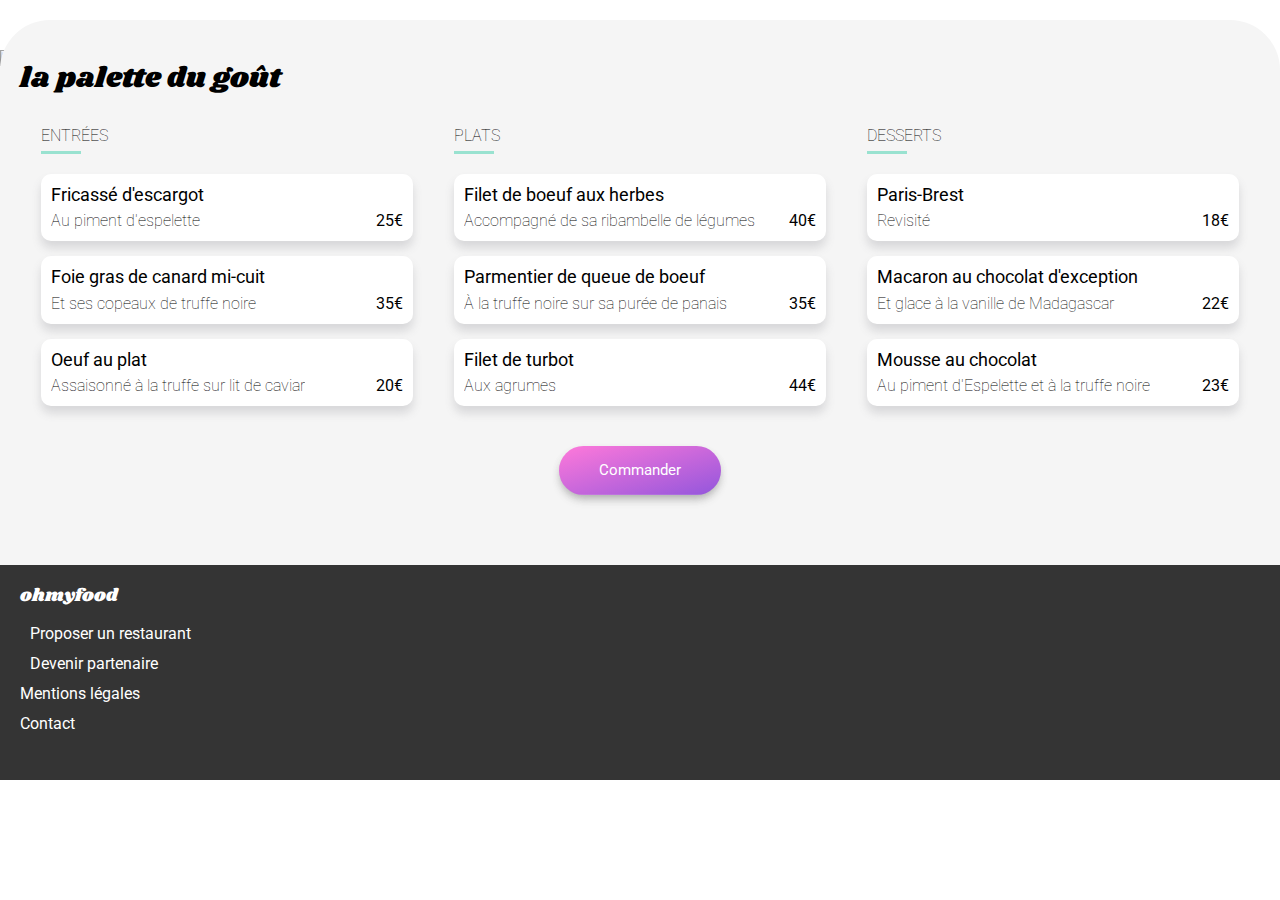
==== pages/pagemenu1.html @ 4b814422 "Site responsive" ====
<!DOCTYPE html>
<html lang="fr">

<head>
  <title></title>
  <meta charset="utf-8" />
  <meta name="viewport" content="width=device-width, initial-scale=1">
  <link rel="stylesheet" type="text/css" href="../css/style.css">
  <link rel="preconnect" href="https://fonts.googleapis.com">
  <link rel="preconnect" href="https://fonts.gstatic.com" crossorigin>
  <link href="https://fonts.googleapis.com/css2?family=Roboto:wght@100;400;700&family=Shrikhand&display=swap"
    rel="stylesheet">
  <script src="https://kit.fontawesome.com/dd8148daed.js" crossorigin="anonymous"></script>
</head>

<body>
  <div class=container-header>
    <header class="header">
      <a href="../index.html" class="header__logo">
        <span class="header__icon"><i class="fas fa-arrow-left"></i></span>
        <img class="header__logo"
          src="/Users/morganecharreteur/Documents/Dev_Openclassrooms/Openclassrooms-Project3/images/logo/ohmyfood@2x.svg"
          alt="Logo-ohmyfood-black">
      </a>
    </header>
  </div>
  <section class="menu">
    <img class="menu__image"
      src="/Users/morganecharreteur/Documents/Dev_Openclassrooms/Openclassrooms-Project3/images/restaurants/jay-wennington-N_Y88TWmGwA-unsplash.jpg"
      alt="La-palette-du-gout">
    <div class="menu__content">
      <div class="menu__restaurant-title">
        <div class="menu__restaurant-name">
          la palette du goût
        </div>
        <span class="menu__like"><i class="fas fa-heart"></i></span>
      </div>
      <div class="menu__part">
        <div class="menu__part-bloc">
          <div class="menu__part-title">ENTRÉES</div>
          <div class="menu__cards">
            <div class="menu__card">
              <div class="menu__card-container">
                <div class="menu__card-text">
                  <div class="menu__card-title">Fricassé d'escargot</div>
                  <div class="menu__card-subtitle">Au piment d'espelette</div>
                </div>
                <div class="menu__card-price">25€</div>
              </div>
              <div class="menu__card-animation">
                <span class="menu__icon"><i class="fas fa-circle-check"></i></span>
              </div>
            </div>
            <div class="menu__card">
              <div class="menu__card-container">
                <div class="menu__card-text">
                  <div class="menu__card-title">Foie gras de canard mi-cuit</div>
                  <div class="menu__card-subtitle">Et ses copeaux de truffe noire</div>
                </div>
                <div class="menu__card-price">35€</div>
              </div>
              <div class="menu__card-animation">
                <span class="menu__icon"><i class="fas fa-circle-check"></i></span>
              </div>
            </div>
            <div class="menu__card">
              <div class="menu__card-container">
                <div class="menu__card-text">
                  <div class="menu__card-title">Oeuf au plat</div>
                  <div class="menu__card-subtitle">Assaisonné à la truffe sur lit de caviar</div>
                </div>
                <div class="menu__card-price">20€</div>
              </div>
              <div class="menu__card-animation">
                <span class="menu__icon"><i class="fas fa-circle-check"></i></span>
              </div>
            </div>
          </div>
        </div>
        <div class="menu__part-bloc">
          <div class="menu__part-title">PLATS</div>
          <div class="menu__cards">
            <div class="menu__card">
              <div class="menu__card-container">
                <div class="menu__card-text">
                  <div class="menu__card-title">Filet de boeuf aux herbes</div>
                  <div class="menu__card-subtitle">Accompagné de sa ribambelle de légumes</div>
                </div>
                <div class="menu__card-price">40€</div>
              </div>
              <div class="menu__card-animation">
                <span class="menu__icon"><i class="fas fa-circle-check"></i></span>
              </div>
            </div>
            <div class="menu__card">
              <div class="menu__card-container">
                <div class="menu__card-text">
                  <div class="menu__card-title">Parmentier de queue de boeuf</div>
                  <div class="menu__card-subtitle">À la truffe noire sur sa purée de panais</div>
                </div>
                <div class="menu__card-price">35€</div>
              </div>
              <div class="menu__card-animation">
                <span class="menu__icon"><i class="fas fa-circle-check"></i></span>
              </div>
            </div>
            <div class="menu__card">
              <div class="menu__card-container">
                <div class="menu__card-text">
                  <div class="menu__card-title">Filet de turbot</div>
                  <div class="menu__card-subtitle">Aux agrumes</div>
                </div>
                <div class="menu__card-price">44€</div>
              </div>
              <div class="menu__card-animation">
                <span class="menu__icon"><i class="fas fa-circle-check"></i></span>
              </div>
            </div>
          </div>
        </div>
        <div class="menu__part-bloc">
          <div class="menu__part-title">DESSERTS</div>
          <div class="menu__cards">
            <div class="menu__card">
              <div class="menu__card-container">
                <div class="menu__card-text">
                  <div class="menu__card-title">Paris-Brest</div>
                  <div class="menu__card-subtitle">Revisité</div>
                </div>
                <div class="menu__card-price">18€</div>
              </div>
              <div class="menu__card-animation">
                <span class="menu__icon"><i class="fas fa-circle-check"></i></span>
              </div>
            </div>
            <div class="menu__card">
              <div class="menu__card-container">
                <div class="menu__card-text">
                  <div class="menu__card-title">Macaron au chocolat d'exception</div>
                  <div class="menu__card-subtitle">Et glace à la vanille de Madagascar</div>
                </div>
                <div class="menu__card-price">22€</div>
              </div>
              <div class="menu__card-animation">
                <span class="menu__icon"><i class="fas fa-circle-check"></i></span>
              </div>
            </div>

            <div class="menu__card">
              <div class="menu__card-container">
                <div class="menu__card-text">
                  <div class="menu__card-title">Mousse au chocolat</div>
                  <div class="menu__card-subtitle">Au piment d'Espelette et à la truffe noire</div>
                </div>
                <div class="menu__card-price">23€</div>
              </div>
              <div class="menu__card-animation">
                <span class="menu__icon"><i class="fas fa-circle-check"></i></span>
              </div>
            </div>
          </div>
        </div>
      </div>
      <div class="menu__bloc-button">
        <button class="menu__button button_gradient" type="button">Commander</button>
      </div>
    </div>
  </section>
  <footer>
    <div class="footer">
      <div class="footer__logo">ohmyfood</div>
      <ul class="footer__list">
        <li class="footer__list-inline-item"> <span class="footer__icon"><i class="fas fa-utensils"></i></span><a
            href="#">Proposer
            un restaurant</a></li>
        <li class="footer__list-inline-item"><span class="footer__icon"><i class="fas fa-hands-helping"></i></span><a
            href="#">Devenir
            partenaire</a></li>
        <li class="footer__list-inline-item"><a href="#">Mentions légales</a></li>
        <li class="footer__list-inline-item"><a href="mailto:morganecharreteur@gmail.com">Contact</a></li>
      </ul>
    </div>
    </div>
  </footer>
</body>
---- css/style.css ----
.fonctioning, .restaurant, .menu__content {
  padding: 40px 20px 70px 20px;
}

.fonctioning__card--active__icon, .fonctioning__icon {
  margin-right: 20px;
  display: -webkit-box;
  display: -ms-flexbox;
  display: flex;
  font-size: 18px;
}

.fonctioning__card--active__icon .fas, .fonctioning__icon .fas {
  width: 20px;
}

.restaurant__like, .menu__like {
  font-size: 22px;
}

.menu__card-title, .menu__card-subtitle {
  overflow: hidden;
  text-overflow: ellipsis;
}

* {
  -webkit-box-sizing: border-box;
          box-sizing: border-box;
  line-height: 1.25;
}

body {
  color: black;
  margin: 0;
  font-weight: 100;
  font-size: 16px;
}

body,
input,
button {
  font-family: "Roboto", sans-serif;
}

.header-container {
  text-align: center;
}

a {
  text-decoration: none;
  color: inherit;
}

h1,
h2 {
  margin: 0;
}

h2 {
  font-size: 18px;
}

.container {
  -webkit-animation: fadeInAnimation ease 1s;
          animation: fadeInAnimation ease 1s;
  -webkit-animation-iteration-count: 1;
          animation-iteration-count: 1;
  -webkit-animation-fill-mode: backwards;
          animation-fill-mode: backwards;
  -webkit-animation-delay: 2000ms;
          animation-delay: 2000ms;
  background-color: white;
}

@-webkit-keyframes fadeInAnimation {
  0% {
    opacity: 0;
  }
  100% {
    opacity: 1;
  }
}

@keyframes fadeInAnimation {
  0% {
    opacity: 0;
  }
  100% {
    opacity: 1;
  }
}

.header {
  padding: 20px 0px 10px 0px;
  display: -webkit-box;
  display: -ms-flexbox;
  display: flex;
  -webkit-box-pack: center;
      -ms-flex-pack: center;
          justify-content: center;
  -webkit-box-align: center;
      -ms-flex-align: center;
          align-items: center;
}

.header__icon {
  position: absolute;
  left: 20px;
  font-size: 20px;
  color: #5f5f5f;
}

.footer {
  padding: 20px 0px 20px 20px;
  background-color: #343434;
  color: white;
}

.footer__logo {
  font-family: "Shrikhand", sans-serif;
  font-size: 18px;
}

.footer__list {
  padding: 0;
}

.footer__list-inline-item {
  list-style: none;
  font-weight: 400;
  padding-bottom: 10px;
}

.footer__icon {
  padding-right: 10px;
  font-size: 10px;
}

.footer__icon .fas {
  width: 10px;
}

.button_gradient {
  font-weight: 400;
  color: white;
  padding: 15px 20px 15px 20px;
  border: none;
  border-radius: 50px;
  background-image: -webkit-gradient(linear, right bottom, left top, from(#9356dc), to(#ff79da));
  background-image: linear-gradient(to left top, #9356dc, #ff79da);
  background-position: left;
  font-size: 15px;
  -webkit-box-shadow: rgba(83, 83, 83, 0.29) 0px 6px 10px -2px, rgba(83, 83, 83, 0.29) 0px 4px 10px -3px;
          box-shadow: rgba(83, 83, 83, 0.29) 0px 6px 10px -2px, rgba(83, 83, 83, 0.29) 0px 4px 10px -3px;
  -webkit-transition: background-image 300ms ease-in;
  transition: background-image 300ms ease-in;
}

.button_gradient:hover {
  background-image: -webkit-gradient(linear, right bottom, left top, from(#a16be0), to(#ff93e1));
  background-image: linear-gradient(to left top, #a16be0, #ff93e1);
  -webkit-box-shadow: rgba(83, 83, 83, 0.29) 0px 6px 10px -2px, rgba(83, 83, 83, 0.29) 0px 4px 20px -3px;
          box-shadow: rgba(83, 83, 83, 0.29) 0px 6px 10px -2px, rgba(83, 83, 83, 0.29) 0px 4px 20px -3px;
  cursor: pointer;
}

.fa-heart {
  cursor: pointer;
  width: 24px;
  height: 48px;
  text-align: center;
  background-image: -webkit-gradient(linear, left top, left bottom, from(#9356dc), to(#ff79da));
  background-image: linear-gradient(to bottom, #9356dc, #ff79da);
  background-position: bottom;
  background-size: 24px 24px;
  background-repeat: no-repeat;
  background-clip: text;
  -webkit-background-clip: text;
  -webkit-text-fill-color: transparent;
  -webkit-text-stroke-width: 1px;
  -webkit-text-stroke-color: black;
  transition: background-position 600ms ease-in-out, -webkit-text-stroke-color 600ms ease-in-out;
}

.fa-heart:hover {
  -webkit-text-stroke-color: transparent;
  background-position: top;
}

@-webkit-keyframes spinner {
  0% {
    -webkit-transform: translate3d(-50%, -50%, 0) rotate(0deg);
            transform: translate3d(-50%, -50%, 0) rotate(0deg);
  }
  100% {
    -webkit-transform: translate3d(-50%, -50%, 0) rotate(360deg);
            transform: translate3d(-50%, -50%, 0) rotate(360deg);
  }
}

@keyframes spinner {
  0% {
    -webkit-transform: translate3d(-50%, -50%, 0) rotate(0deg);
            transform: translate3d(-50%, -50%, 0) rotate(0deg);
  }
  100% {
    -webkit-transform: translate3d(-50%, -50%, 0) rotate(360deg);
            transform: translate3d(-50%, -50%, 0) rotate(360deg);
  }
}

.loader {
  z-index: -5;
  position: absolute;
  display: -webkit-box;
  display: -ms-flexbox;
  display: flex;
  -webkit-box-pack: center;
      -ms-flex-pack: center;
          justify-content: center;
  -webkit-box-align: center;
      -ms-flex-align: center;
          align-items: center;
  -webkit-box-orient: vertical;
  -webkit-box-direction: normal;
      -ms-flex-direction: column;
          flex-direction: column;
  -ms-flex-wrap: nowrap;
      flex-wrap: nowrap;
  width: 100%;
  height: 100vh;
}

.loader__circle::before {
  -webkit-animation: 2s linear infinite spinner;
          animation: 2s linear infinite spinner;
  -webkit-animation-play-state: inherit;
          animation-play-state: inherit;
  border: solid 10px whitesmoke;
  border-bottom-color: #9356dc;
  border-radius: 50%;
  content: "";
  -webkit-transform: translate3d(-50%, -50%, 0);
          transform: translate3d(-50%, -50%, 0);
  will-change: transform;
  width: 120px;
  height: 120px;
  margin-top: 120px;
  margin-left: 120px;
  display: block;
}

.location {
  display: -webkit-box;
  display: -ms-flexbox;
  display: flex;
  -webkit-box-pack: center;
      -ms-flex-pack: center;
          justify-content: center;
  font-weight: 400;
  background-color: #e6e6e6;
  color: #444444;
  padding: 15px 0px 15px 0px;
  -webkit-box-shadow: inset 0 5px 5px -5px rgba(83, 83, 83, 0.39);
          box-shadow: inset 0 5px 5px -5px rgba(83, 83, 83, 0.39);
}

.location__icon {
  padding-right: 15px;
}

.business {
  padding: 40px;
  background-color: whitesmoke;
}

.business__byline {
  margin: 10px 0;
}

.business__button {
  margin: 10px;
}

.fonctioning__heading {
  padding-bottom: 20px;
}

.fonctioning__cards {
  display: -webkit-box;
  display: -ms-flexbox;
  display: flex;
  -webkit-box-orient: vertical;
  -webkit-box-direction: normal;
      -ms-flex-direction: column;
          flex-direction: column;
  -webkit-box-pack: center;
      -ms-flex-pack: center;
          justify-content: center;
  gap: 20px;
  font-weight: 400;
}

.fonctioning__card {
  padding: 20px 0px 20px 0px;
  display: -webkit-box;
  display: -ms-flexbox;
  display: flex;
  -webkit-box-orient: horizontal;
  -webkit-box-direction: normal;
      -ms-flex-direction: row;
          flex-direction: row;
  -webkit-box-pack: start;
      -ms-flex-pack: start;
          justify-content: flex-start;
  -webkit-box-align: center;
      -ms-flex-align: center;
          align-items: center;
  background-color: whitesmoke;
  border-radius: 20px;
  position: relative;
  left: 10px;
  -webkit-box-shadow: rgba(83, 83, 83, 0.02) 0px 6px 20px 10px, rgba(83, 83, 83, 0.29) 0px 4px 10px -2px;
          box-shadow: rgba(83, 83, 83, 0.02) 0px 6px 20px 10px, rgba(83, 83, 83, 0.29) 0px 4px 10px -2px;
}

.fonctioning__card--active {
  background-color: #f2eafb;
}

.fonctioning__card--active__icon {
  color: #9356dc;
}

.fonctioning__number {
  background-color: #9356dc;
  color: white;
  border-radius: 50%;
  margin-right: 15px;
  font-size: 13px;
  width: 22px;
  height: 22px;
  text-align: center;
  padding-top: 4px;
  position: relative;
  right: 10px;
}

.fonctioning__icon {
  color: #5f5f5f;
}

.restaurant {
  background-color: whitesmoke;
}

.restaurant__heading {
  padding-bottom: 20px;
}

.restaurant__cards {
  gap: 20px;
  display: -webkit-box;
  display: -ms-flexbox;
  display: flex;
  -webkit-box-orient: vertical;
  -webkit-box-direction: normal;
      -ms-flex-direction: column;
          flex-direction: column;
  -webkit-box-pack: align-items;
      -ms-flex-pack: align-items;
          justify-content: align-items;
}

.restaurant__card {
  background-color: #fff;
  border-radius: 20px;
  overflow: hidden;
  display: -webkit-box;
  display: -ms-flexbox;
  display: flex;
  -webkit-box-orient: vertical;
  -webkit-box-direction: normal;
      -ms-flex-direction: column;
          flex-direction: column;
  -webkit-box-shadow: 0 4px 10px 0 rgba(97, 97, 97, 0.1), 0 4px 10px 0 rgba(97, 97, 97, 0.1);
          box-shadow: 0 4px 10px 0 rgba(97, 97, 97, 0.1), 0 4px 10px 0 rgba(97, 97, 97, 0.1);
}

.restaurant__imagetag {
  position: relative;
  overflow: auto;
}

.restaurant__image {
  height: 150px;
  width: 100%;
  -o-object-fit: cover;
     object-fit: cover;
  -o-object-position: center;
     object-position: center;
}

.restaurant__tag {
  background-color: #99e2d0;
  padding: 5px 10px 5px 10px;
  position: absolute;
  top: 10%;
  right: 5%;
  font-weight: 400;
  font-size: 13px;
  border-radius: 2px;
  color: #278870;
}

.restaurant__text-like {
  display: -webkit-box;
  display: -ms-flexbox;
  display: flex;
  -webkit-box-pack: justify;
      -ms-flex-pack: justify;
          justify-content: space-between;
  padding: 10px;
}

.restaurant__like {
  padding-right: 10px;
}

@media (min-width: 768px) {
  .fonctioning__cards {
    -webkit-box-align: center;
        -ms-flex-align: center;
            align-items: center;
  }
  .fonctioning__card {
    width: 45%;
  }
  .restaurant__cards {
    -webkit-box-orient: horizontal;
    -webkit-box-direction: normal;
        -ms-flex-direction: row;
            flex-direction: row;
    -ms-flex-wrap: wrap;
        flex-wrap: wrap;
    -webkit-box-pack: space-evenly;
        -ms-flex-pack: space-evenly;
            justify-content: space-evenly;
  }
  .restaurant__card {
    width: 45%;
  }
}

.menu__image {
  height: 250px;
  width: 100%;
  -o-object-fit: cover;
     object-fit: cover;
}

.menu__content {
  display: -webkit-box;
  display: -ms-flexbox;
  display: flex;
  -webkit-box-orient: vertical;
  -webkit-box-direction: normal;
      -ms-flex-direction: column;
          flex-direction: column;
  background-color: whitesmoke;
  border-radius: 50px 50px 0 0;
  margin-top: -50px;
  position: relative;
}

.menu__restaurant-title {
  display: -webkit-box;
  display: -ms-flexbox;
  display: flex;
  -webkit-box-orient: horizontal;
  -webkit-box-direction: normal;
      -ms-flex-direction: row;
          flex-direction: row;
  -webkit-box-align: center;
      -ms-flex-align: center;
          align-items: center;
  -webkit-box-align: baseline;
      -ms-flex-align: baseline;
          align-items: baseline;
}

.menu__restaurant-name {
  font-family: "Shrikhand", sans-serif;
  font-size: 1.8em;
}

.menu__like {
  padding-left: 50px;
}

.menu__part-title {
  border-bottom: 3px solid #99e2d0;
  padding-bottom: 5px;
  width: 40px;
  padding-top: 30px;
}

.menu__cards {
  padding-top: 20px;
  display: -webkit-box;
  display: -ms-flexbox;
  display: flex;
  -webkit-box-orient: vertical;
  -webkit-box-direction: normal;
      -ms-flex-direction: column;
          flex-direction: column;
  gap: 15px;
}

.menu__card {
  cursor: pointer;
  background-color: white;
  -webkit-box-shadow: rgba(100, 100, 111, 0.2) 0px 7px 10px 0px;
          box-shadow: rgba(100, 100, 111, 0.2) 0px 7px 10px 0px;
  display: -webkit-box;
  display: -ms-flexbox;
  display: flex;
  border-radius: 10px;
  -webkit-box-pack: justify;
      -ms-flex-pack: justify;
          justify-content: space-between;
  overflow: hidden;
  -webkit-animation: fadeCard ease 1s;
          animation: fadeCard ease 1s;
  -webkit-animation-iteration-count: 1;
          animation-iteration-count: 1;
  -webkit-animation-fill-mode: backwards;
          animation-fill-mode: backwards;
}

.menu__card:nth-child(1) {
  -webkit-animation-delay: 0.2s;
          animation-delay: 0.2s;
}

.menu__card:nth-child(2) {
  -webkit-animation-delay: 0.4s;
          animation-delay: 0.4s;
}

.menu__card:nth-child(3) {
  -webkit-animation-delay: 0.6s;
          animation-delay: 0.6s;
}

.menu__card:hover .menu__card-animation {
  margin-right: 0px;
}

.menu__card:hover .menu__icon {
  -webkit-transform: rotate(0deg);
          transform: rotate(0deg);
}

.menu__card-container {
  padding: 10px 0px 10px 10px;
  -webkit-box-align: end;
      -ms-flex-align: end;
          align-items: flex-end;
  -webkit-box-pack: justify;
      -ms-flex-pack: justify;
          justify-content: space-between;
  width: 100%;
  height: 100%;
  display: -webkit-box;
  display: -ms-flexbox;
  display: flex;
  overflow: hidden;
}

.menu__card-text {
  overflow: hidden;
  text-overflow: ellipsis;
  white-space: nowrap;
  display: block;
}

.menu__card-title {
  font-weight: 400;
  font-size: 18px;
  padding-bottom: 5px;
}

.menu__card-price {
  font-weight: 400;
  padding: 0px 10px 0px 10px;
}

.menu__card-animation {
  -webkit-transition: margin 350ms ease-in-out;
  transition: margin 350ms ease-in-out;
  margin-right: -80px;
  width: 80px;
  border-radius: 0px 10px 10px 0px;
  background-color: #99e2d0;
  display: -webkit-box;
  display: -ms-flexbox;
  display: flex;
  -webkit-box-pack: center;
      -ms-flex-pack: center;
          justify-content: center;
  -webkit-box-align: center;
      -ms-flex-align: center;
          align-items: center;
}

.menu__icon {
  width: 30px;
  height: 30px;
  font-size: 25px;
  color: white;
  text-align: center;
  -webkit-transform: rotate(-240deg);
          transform: rotate(-240deg);
  -webkit-transition: -webkit-transform 300ms ease-out;
  transition: -webkit-transform 300ms ease-out;
  transition: transform 300ms ease-out;
  transition: transform 300ms ease-out, -webkit-transform 300ms ease-out;
  -webkit-transition-delay: 120ms;
          transition-delay: 120ms;
}

.menu__bloc-button {
  text-align: center;
}

.menu__button {
  margin-top: 40px;
  padding: 15px 40px 15px 40px;
}

@-webkit-keyframes fadeCard {
  0% {
    opacity: 0;
    margin-top: 15px;
  }
  100% {
    opacity: 1;
    margin-top: 0px;
  }
}

@keyframes fadeCard {
  0% {
    opacity: 0;
    margin-top: 15px;
  }
  100% {
    opacity: 1;
    margin-top: 0px;
  }
}

@media (min-width: 768px) {
  .menu__part-bloc {
    width: 30%;
  }
  .menu__part {
    display: -webkit-box;
    display: -ms-flexbox;
    display: flex;
    -ms-flex-pack: distribute;
        justify-content: space-around;
    -ms-flex-wrap: wrap;
        flex-wrap: wrap;
  }
}
/*# sourceMappingURL=style.css.map */
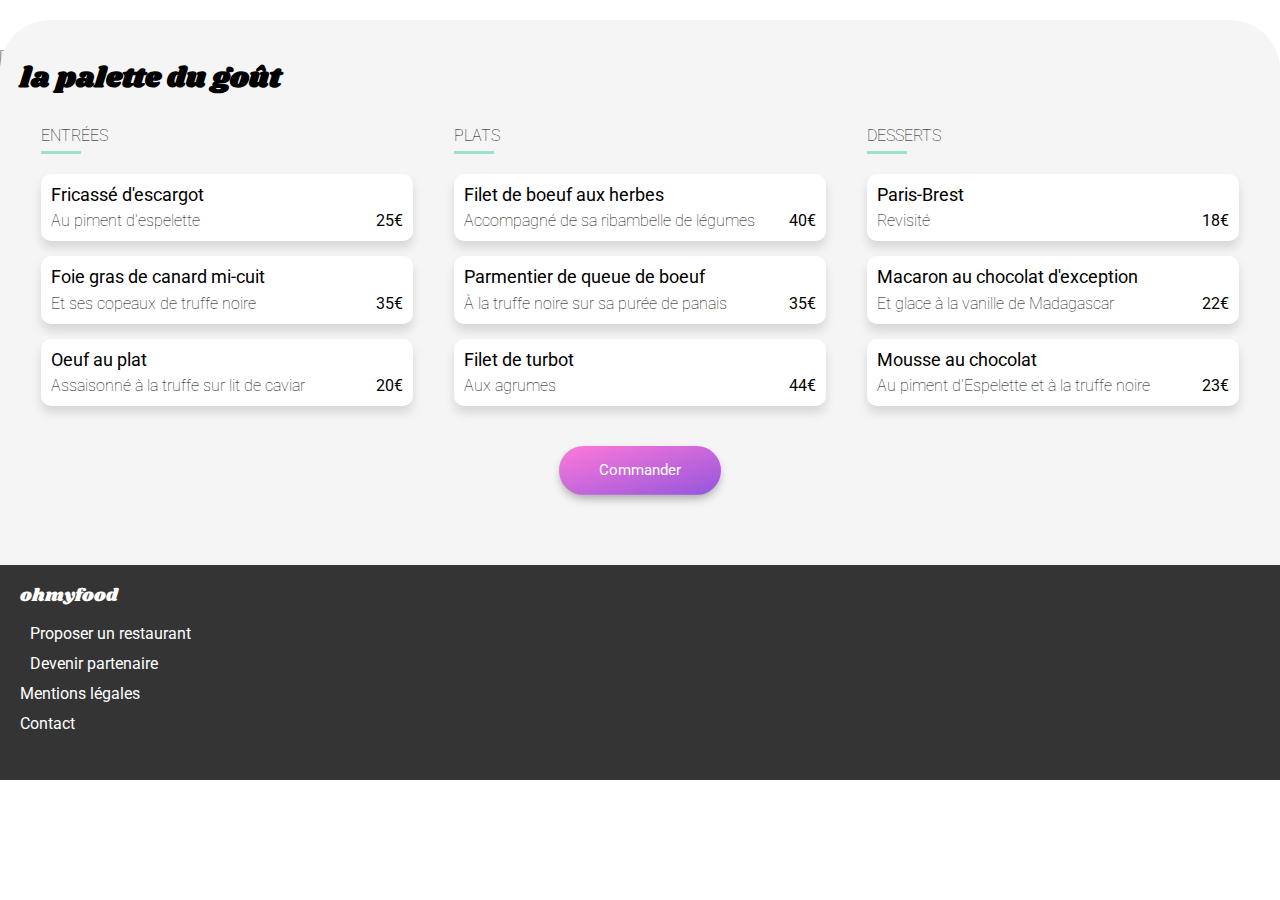
==== commit 91e4a94c: "Modification chemins img" ====
--- a/pages/pagemenu1.html
+++ b/pages/pagemenu1.html
@@ -2,7 +2,7 @@
 <html lang="fr">
 
 <head>
-  <title></title>
+  <title>Restaurant - la palette du goût</title>
   <meta charset="utf-8" />
   <meta name="viewport" content="width=device-width, initial-scale=1">
   <link rel="stylesheet" type="text/css" href="../css/style.css">
@@ -18,21 +18,18 @@
     <header class="header">
       <a href="../index.html" class="header__logo">
         <span class="header__icon"><i class="fas fa-arrow-left"></i></span>
-        <img class="header__logo"
-          src="/Users/morganecharreteur/Documents/Dev_Openclassrooms/Openclassrooms-Project3/images/logo/ohmyfood@2x.svg"
-          alt="Logo-ohmyfood-black">
+        <img class="header__logo" src="../images/logo/ohmyfood@2x.svg" alt="Logo-ohmyfood-black">
       </a>
     </header>
   </div>
   <section class="menu">
-    <img class="menu__image"
-      src="/Users/morganecharreteur/Documents/Dev_Openclassrooms/Openclassrooms-Project3/images/restaurants/jay-wennington-N_Y88TWmGwA-unsplash.jpg"
+    <img class="menu__image" src="../images/restaurants/jay-wennington-N_Y88TWmGwA-unsplash.jpg"
       alt="La-palette-du-gout">
     <div class="menu__content">
       <div class="menu__restaurant-title">
-        <div class="menu__restaurant-name">
+        <h1 class="menu__restaurant-name">
           la palette du goût
-        </div>
+        </h1>
         <span class="menu__like"><i class="fas fa-heart"></i></span>
       </div>
       <div class="menu__part">
@@ -180,6 +177,5 @@
         <li class="footer__list-inline-item"><a href="mailto:morganecharreteur@gmail.com">Contact</a></li>
       </ul>
     </div>
-    </div>
   </footer>
 </body>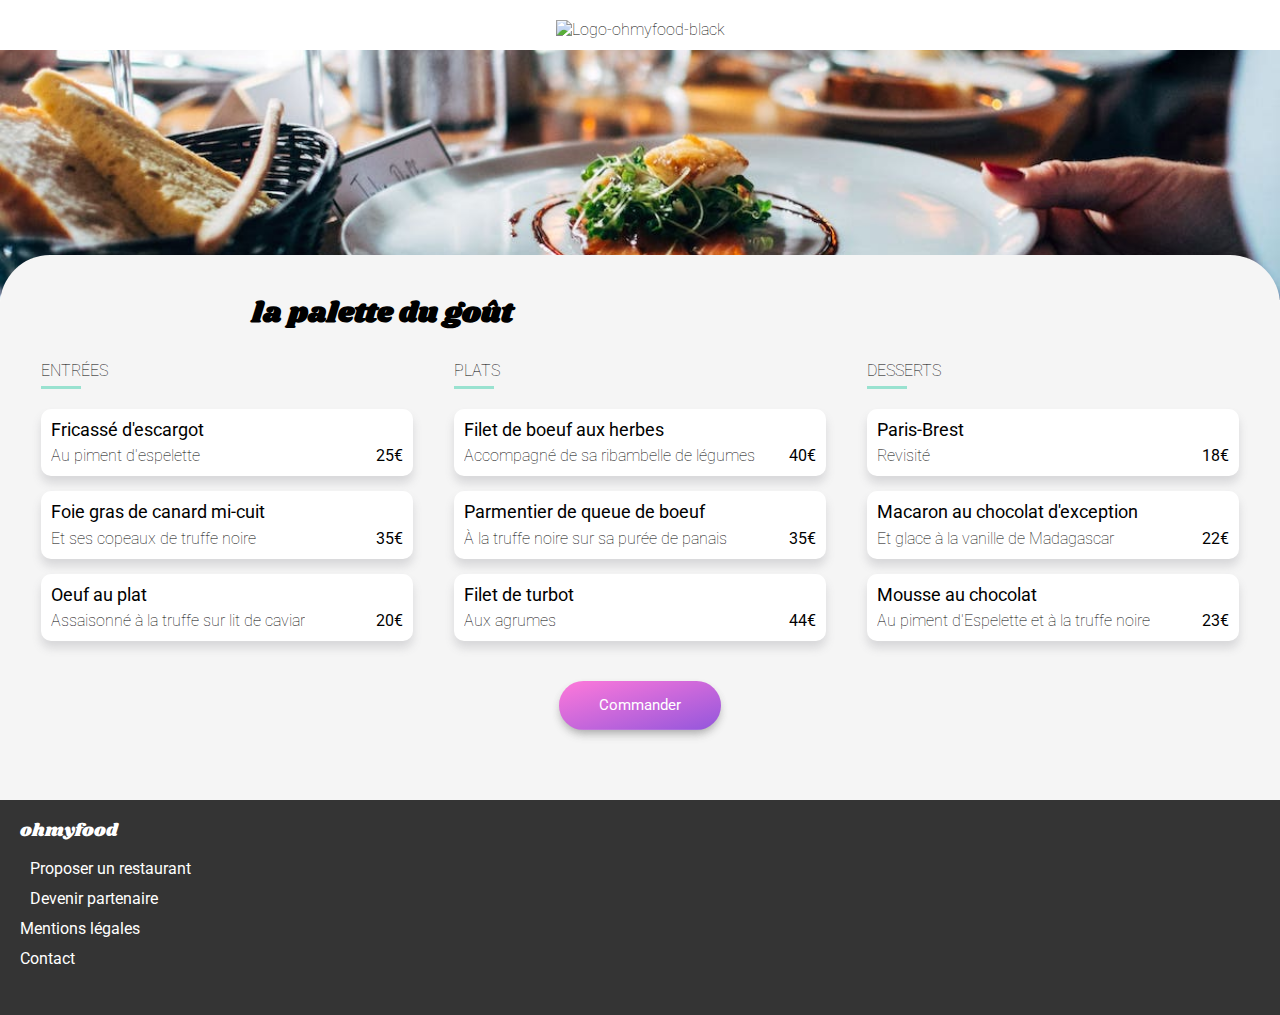
==== commit 427a26bd: "Images compressées" ====
--- a/pages/pagemenu1.html
+++ b/pages/pagemenu1.html
@@ -23,7 +23,7 @@
     </header>
   </div>
   <section class="menu">
-    <img class="menu__image" src="../images/restaurants/jay-wennington-N_Y88TWmGwA-unsplash.jpg"
+    <img class="menu__image" src="../images/restaurants/jay-wennington-N_Y88TWmGwA-unsplash-min.jpg"
       alt="La-palette-du-gout">
     <div class="menu__content">
       <div class="menu__restaurant-title">
--- a/css/style.css
+++ b/css/style.css
@@ -367,9 +367,6 @@
   -webkit-box-direction: normal;
       -ms-flex-direction: column;
           flex-direction: column;
-  -webkit-box-pack: align-items;
-      -ms-flex-pack: align-items;
-          justify-content: align-items;
 }
 
 .restaurant__card {
@@ -481,12 +478,11 @@
   -webkit-box-direction: normal;
       -ms-flex-direction: row;
           flex-direction: row;
-  -webkit-box-align: center;
-      -ms-flex-align: center;
-          align-items: center;
   -webkit-box-align: baseline;
       -ms-flex-align: baseline;
           align-items: baseline;
+  -ms-flex-pack: distribute;
+      justify-content: space-around;
 }
 
 .menu__restaurant-name {
@@ -551,6 +547,11 @@
 .menu__card:nth-child(3) {
   -webkit-animation-delay: 0.6s;
           animation-delay: 0.6s;
+}
+
+.menu__card:nth-child(4) {
+  -webkit-animation-delay: 0.8s;
+          animation-delay: 0.8s;
 }
 
 .menu__card:hover .menu__card-animation {
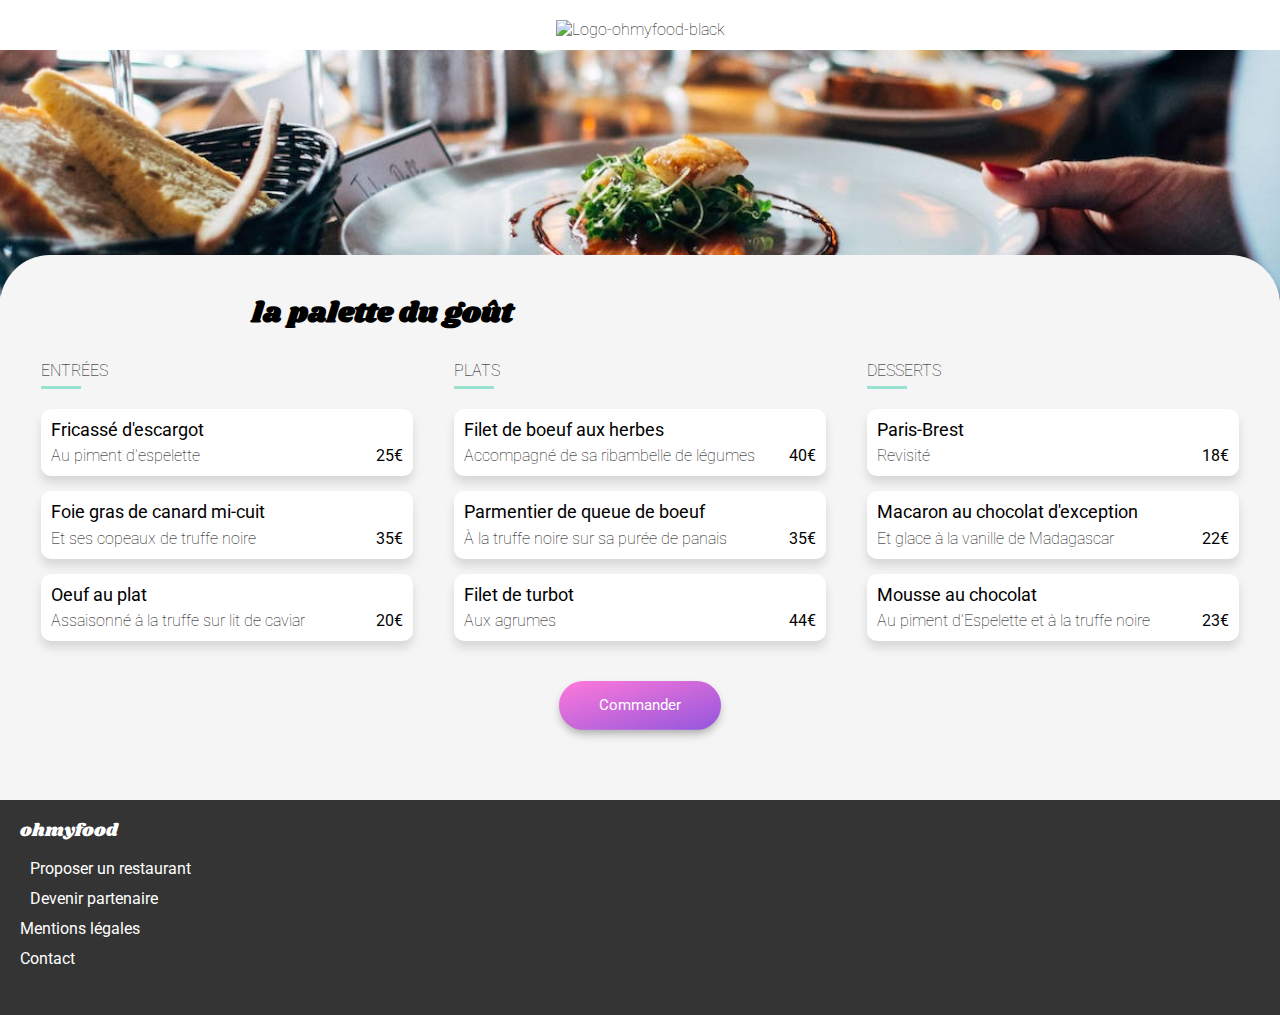
==== commit eac4c66f: "Correction responsive design Ipad" ====
--- a/pages/pagemenu1.html
+++ b/pages/pagemenu1.html
@@ -14,168 +14,170 @@
 </head>
 
 <body>
-  <div class=container-header>
-    <header class="header">
-      <a href="../index.html" class="header__logo">
-        <span class="header__icon"><i class="fas fa-arrow-left"></i></span>
-        <img class="header__logo" src="../images/logo/ohmyfood@2x.svg" alt="Logo-ohmyfood-black">
-      </a>
-    </header>
-  </div>
-  <section class="menu">
-    <img class="menu__image" src="../images/restaurants/jay-wennington-N_Y88TWmGwA-unsplash-min.jpg"
-      alt="La-palette-du-gout">
-    <div class="menu__content">
-      <div class="menu__restaurant-title">
-        <h1 class="menu__restaurant-name">
-          la palette du goût
-        </h1>
-        <span class="menu__like"><i class="fas fa-heart"></i></span>
-      </div>
-      <div class="menu__part">
-        <div class="menu__part-bloc">
-          <div class="menu__part-title">ENTRÉES</div>
-          <div class="menu__cards">
-            <div class="menu__card">
-              <div class="menu__card-container">
-                <div class="menu__card-text">
-                  <div class="menu__card-title">Fricassé d'escargot</div>
-                  <div class="menu__card-subtitle">Au piment d'espelette</div>
+  <div class="container-pagemenu">
+    <div class="header-container">
+      <header class="header">
+        <a href="../index.html" class="header__logo">
+          <span class="header__icon"><i class="fas fa-arrow-left"></i></span>
+          <img class="header__logo" src="../images/logo/ohmyfood@2x.svg" alt="Logo-ohmyfood-black">
+        </a>
+      </header>
+    </div>
+    <section class="menu">
+      <img class="menu__image" src="../images/restaurants/jay-wennington-N_Y88TWmGwA-unsplash-min.jpg"
+        alt="La-palette-du-gout">
+      <div class="menu__content">
+        <div class="menu__restaurant-title">
+          <h1 class="menu__restaurant-name">
+            la palette du goût
+          </h1>
+          <span class="menu__like"><i class="fas fa-heart"></i></span>
+        </div>
+        <div class="menu__part">
+          <div class="menu__part-bloc">
+            <div class="menu__part-title">ENTRÉES</div>
+            <div class="menu__cards">
+              <div class="menu__card">
+                <div class="menu__card-container">
+                  <div class="menu__card-text">
+                    <div class="menu__card-title">Fricassé d'escargot</div>
+                    <div class="menu__card-subtitle">Au piment d'espelette</div>
+                  </div>
+                  <div class="menu__card-price">25€</div>
                 </div>
-                <div class="menu__card-price">25€</div>
+                <div class="menu__card-animation">
+                  <span class="menu__icon"><i class="fas fa-circle-check"></i></span>
+                </div>
               </div>
-              <div class="menu__card-animation">
-                <span class="menu__icon"><i class="fas fa-circle-check"></i></span>
+              <div class="menu__card">
+                <div class="menu__card-container">
+                  <div class="menu__card-text">
+                    <div class="menu__card-title">Foie gras de canard mi-cuit</div>
+                    <div class="menu__card-subtitle">Et ses copeaux de truffe noire</div>
+                  </div>
+                  <div class="menu__card-price">35€</div>
+                </div>
+                <div class="menu__card-animation">
+                  <span class="menu__icon"><i class="fas fa-circle-check"></i></span>
+                </div>
+              </div>
+              <div class="menu__card">
+                <div class="menu__card-container">
+                  <div class="menu__card-text">
+                    <div class="menu__card-title">Oeuf au plat</div>
+                    <div class="menu__card-subtitle">Assaisonné à la truffe sur lit de caviar</div>
+                  </div>
+                  <div class="menu__card-price">20€</div>
+                </div>
+                <div class="menu__card-animation">
+                  <span class="menu__icon"><i class="fas fa-circle-check"></i></span>
+                </div>
               </div>
             </div>
-            <div class="menu__card">
-              <div class="menu__card-container">
-                <div class="menu__card-text">
-                  <div class="menu__card-title">Foie gras de canard mi-cuit</div>
-                  <div class="menu__card-subtitle">Et ses copeaux de truffe noire</div>
+          </div>
+          <div class="menu__part-bloc">
+            <div class="menu__part-title">PLATS</div>
+            <div class="menu__cards">
+              <div class="menu__card">
+                <div class="menu__card-container">
+                  <div class="menu__card-text">
+                    <div class="menu__card-title">Filet de boeuf aux herbes</div>
+                    <div class="menu__card-subtitle">Accompagné de sa ribambelle de légumes</div>
+                  </div>
+                  <div class="menu__card-price">40€</div>
                 </div>
-                <div class="menu__card-price">35€</div>
+                <div class="menu__card-animation">
+                  <span class="menu__icon"><i class="fas fa-circle-check"></i></span>
+                </div>
               </div>
-              <div class="menu__card-animation">
-                <span class="menu__icon"><i class="fas fa-circle-check"></i></span>
+              <div class="menu__card">
+                <div class="menu__card-container">
+                  <div class="menu__card-text">
+                    <div class="menu__card-title">Parmentier de queue de boeuf</div>
+                    <div class="menu__card-subtitle">À la truffe noire sur sa purée de panais</div>
+                  </div>
+                  <div class="menu__card-price">35€</div>
+                </div>
+                <div class="menu__card-animation">
+                  <span class="menu__icon"><i class="fas fa-circle-check"></i></span>
+                </div>
+              </div>
+              <div class="menu__card">
+                <div class="menu__card-container">
+                  <div class="menu__card-text">
+                    <div class="menu__card-title">Filet de turbot</div>
+                    <div class="menu__card-subtitle">Aux agrumes</div>
+                  </div>
+                  <div class="menu__card-price">44€</div>
+                </div>
+                <div class="menu__card-animation">
+                  <span class="menu__icon"><i class="fas fa-circle-check"></i></span>
+                </div>
               </div>
             </div>
-            <div class="menu__card">
-              <div class="menu__card-container">
-                <div class="menu__card-text">
-                  <div class="menu__card-title">Oeuf au plat</div>
-                  <div class="menu__card-subtitle">Assaisonné à la truffe sur lit de caviar</div>
+          </div>
+          <div class="menu__part-bloc">
+            <div class="menu__part-title">DESSERTS</div>
+            <div class="menu__cards">
+              <div class="menu__card">
+                <div class="menu__card-container">
+                  <div class="menu__card-text">
+                    <div class="menu__card-title">Paris-Brest</div>
+                    <div class="menu__card-subtitle">Revisité</div>
+                  </div>
+                  <div class="menu__card-price">18€</div>
                 </div>
-                <div class="menu__card-price">20€</div>
+                <div class="menu__card-animation">
+                  <span class="menu__icon"><i class="fas fa-circle-check"></i></span>
+                </div>
               </div>
-              <div class="menu__card-animation">
-                <span class="menu__icon"><i class="fas fa-circle-check"></i></span>
+              <div class="menu__card">
+                <div class="menu__card-container">
+                  <div class="menu__card-text">
+                    <div class="menu__card-title">Macaron au chocolat d'exception</div>
+                    <div class="menu__card-subtitle">Et glace à la vanille de Madagascar</div>
+                  </div>
+                  <div class="menu__card-price">22€</div>
+                </div>
+                <div class="menu__card-animation">
+                  <span class="menu__icon"><i class="fas fa-circle-check"></i></span>
+                </div>
+              </div>
+
+              <div class="menu__card">
+                <div class="menu__card-container">
+                  <div class="menu__card-text">
+                    <div class="menu__card-title">Mousse au chocolat</div>
+                    <div class="menu__card-subtitle">Au piment d'Espelette et à la truffe noire</div>
+                  </div>
+                  <div class="menu__card-price">23€</div>
+                </div>
+                <div class="menu__card-animation">
+                  <span class="menu__icon"><i class="fas fa-circle-check"></i></span>
+                </div>
               </div>
             </div>
           </div>
         </div>
-        <div class="menu__part-bloc">
-          <div class="menu__part-title">PLATS</div>
-          <div class="menu__cards">
-            <div class="menu__card">
-              <div class="menu__card-container">
-                <div class="menu__card-text">
-                  <div class="menu__card-title">Filet de boeuf aux herbes</div>
-                  <div class="menu__card-subtitle">Accompagné de sa ribambelle de légumes</div>
-                </div>
-                <div class="menu__card-price">40€</div>
-              </div>
-              <div class="menu__card-animation">
-                <span class="menu__icon"><i class="fas fa-circle-check"></i></span>
-              </div>
-            </div>
-            <div class="menu__card">
-              <div class="menu__card-container">
-                <div class="menu__card-text">
-                  <div class="menu__card-title">Parmentier de queue de boeuf</div>
-                  <div class="menu__card-subtitle">À la truffe noire sur sa purée de panais</div>
-                </div>
-                <div class="menu__card-price">35€</div>
-              </div>
-              <div class="menu__card-animation">
-                <span class="menu__icon"><i class="fas fa-circle-check"></i></span>
-              </div>
-            </div>
-            <div class="menu__card">
-              <div class="menu__card-container">
-                <div class="menu__card-text">
-                  <div class="menu__card-title">Filet de turbot</div>
-                  <div class="menu__card-subtitle">Aux agrumes</div>
-                </div>
-                <div class="menu__card-price">44€</div>
-              </div>
-              <div class="menu__card-animation">
-                <span class="menu__icon"><i class="fas fa-circle-check"></i></span>
-              </div>
-            </div>
-          </div>
-        </div>
-        <div class="menu__part-bloc">
-          <div class="menu__part-title">DESSERTS</div>
-          <div class="menu__cards">
-            <div class="menu__card">
-              <div class="menu__card-container">
-                <div class="menu__card-text">
-                  <div class="menu__card-title">Paris-Brest</div>
-                  <div class="menu__card-subtitle">Revisité</div>
-                </div>
-                <div class="menu__card-price">18€</div>
-              </div>
-              <div class="menu__card-animation">
-                <span class="menu__icon"><i class="fas fa-circle-check"></i></span>
-              </div>
-            </div>
-            <div class="menu__card">
-              <div class="menu__card-container">
-                <div class="menu__card-text">
-                  <div class="menu__card-title">Macaron au chocolat d'exception</div>
-                  <div class="menu__card-subtitle">Et glace à la vanille de Madagascar</div>
-                </div>
-                <div class="menu__card-price">22€</div>
-              </div>
-              <div class="menu__card-animation">
-                <span class="menu__icon"><i class="fas fa-circle-check"></i></span>
-              </div>
-            </div>
-
-            <div class="menu__card">
-              <div class="menu__card-container">
-                <div class="menu__card-text">
-                  <div class="menu__card-title">Mousse au chocolat</div>
-                  <div class="menu__card-subtitle">Au piment d'Espelette et à la truffe noire</div>
-                </div>
-                <div class="menu__card-price">23€</div>
-              </div>
-              <div class="menu__card-animation">
-                <span class="menu__icon"><i class="fas fa-circle-check"></i></span>
-              </div>
-            </div>
-          </div>
+        <div class="menu__bloc-button">
+          <button class="menu__button button_gradient" type="button">Commander</button>
         </div>
       </div>
-      <div class="menu__bloc-button">
-        <button class="menu__button button_gradient" type="button">Commander</button>
+    </section>
+    <footer>
+      <div class="footer">
+        <div class="footer__logo">ohmyfood</div>
+        <ul class="footer__list">
+          <li class="footer__list-inline-item"> <span class="footer__icon"><i class="fas fa-utensils"></i></span><a
+              href="#">Proposer
+              un restaurant</a></li>
+          <li class="footer__list-inline-item"><span class="footer__icon"><i class="fas fa-hands-helping"></i></span><a
+              href="#">Devenir
+              partenaire</a></li>
+          <li class="footer__list-inline-item"><a href="#">Mentions légales</a></li>
+          <li class="footer__list-inline-item"><a href="mailto:morganecharreteur@gmail.com">Contact</a></li>
+        </ul>
       </div>
-    </div>
-  </section>
-  <footer>
-    <div class="footer">
-      <div class="footer__logo">ohmyfood</div>
-      <ul class="footer__list">
-        <li class="footer__list-inline-item"> <span class="footer__icon"><i class="fas fa-utensils"></i></span><a
-            href="#">Proposer
-            un restaurant</a></li>
-        <li class="footer__list-inline-item"><span class="footer__icon"><i class="fas fa-hands-helping"></i></span><a
-            href="#">Devenir
-            partenaire</a></li>
-        <li class="footer__list-inline-item"><a href="#">Mentions légales</a></li>
-        <li class="footer__list-inline-item"><a href="mailto:morganecharreteur@gmail.com">Contact</a></li>
-      </ul>
-    </div>
-  </footer>
+    </footer>
+  </div>
 </body>--- a/css/style.css
+++ b/css/style.css
@@ -44,6 +44,7 @@
 
 .header-container {
   text-align: center;
+  background-color: white;
 }
 
 a {
@@ -387,6 +388,7 @@
 .restaurant__imagetag {
   position: relative;
   overflow: auto;
+  height: 150px;
 }
 
 .restaurant__image {
@@ -447,6 +449,25 @@
   .restaurant__card {
     width: 45%;
   }
+}
+
+.container-pagemenu {
+  display: -webkit-box;
+  display: -ms-flexbox;
+  display: flex;
+  -webkit-box-orient: vertical;
+  -webkit-box-direction: normal;
+      -ms-flex-direction: column;
+          flex-direction: column;
+  background-color: whitesmoke;
+  height: 100vh;
+  -webkit-box-pack: justify;
+      -ms-flex-pack: justify;
+          justify-content: space-between;
+}
+
+.menu {
+  margin-bottom: auto;
 }
 
 .menu__image {
